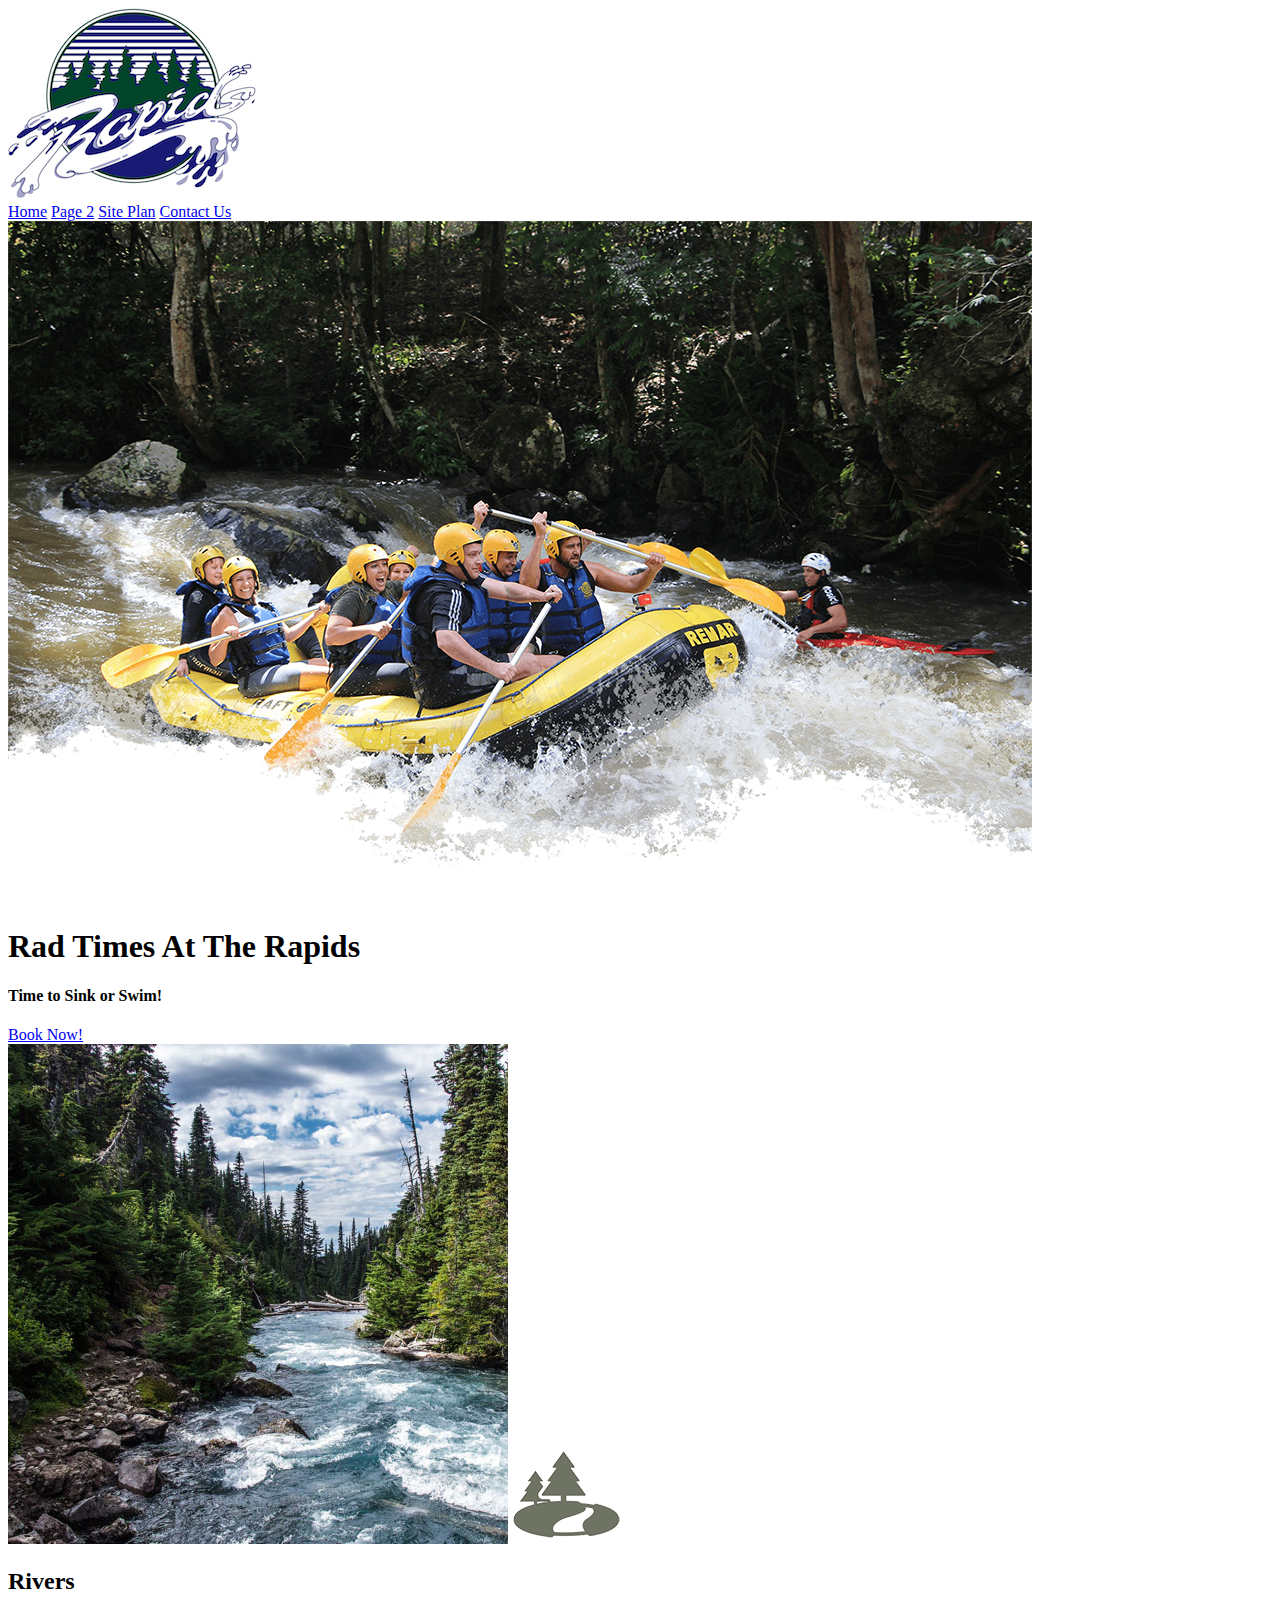
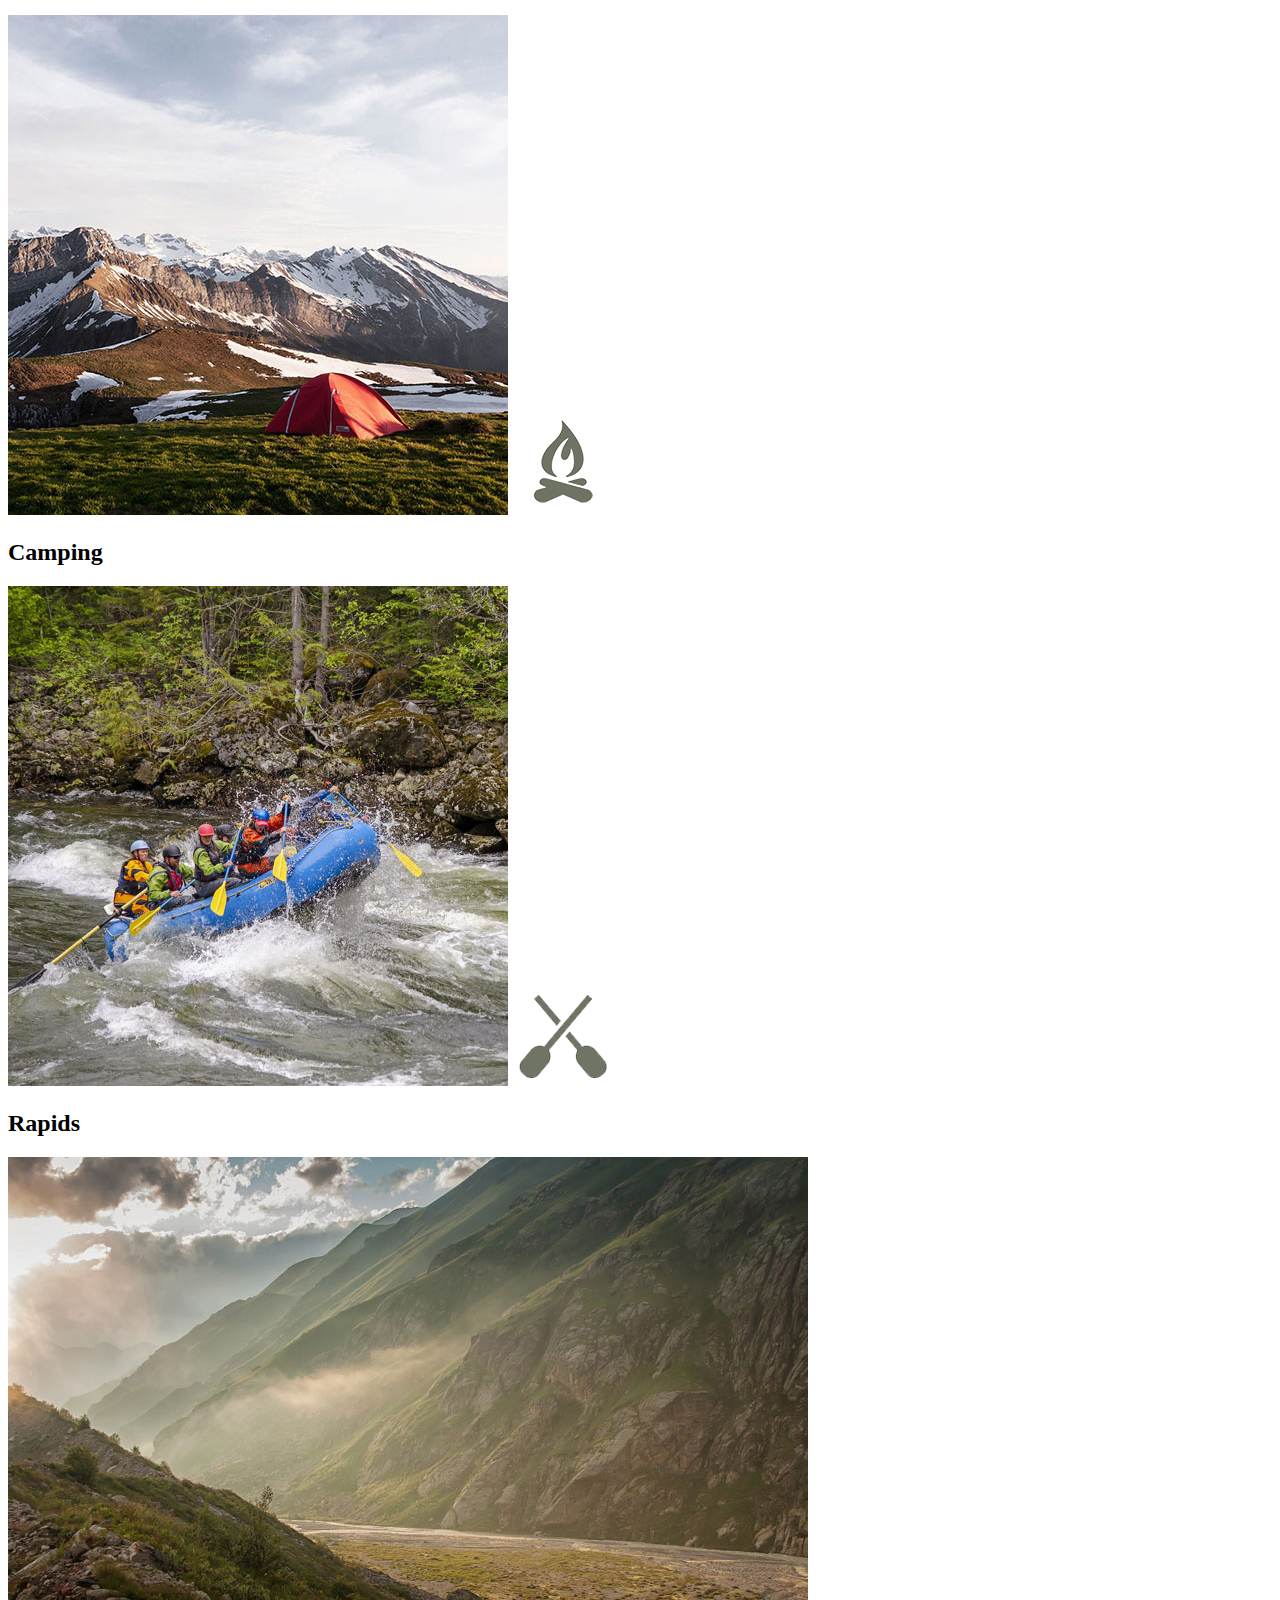
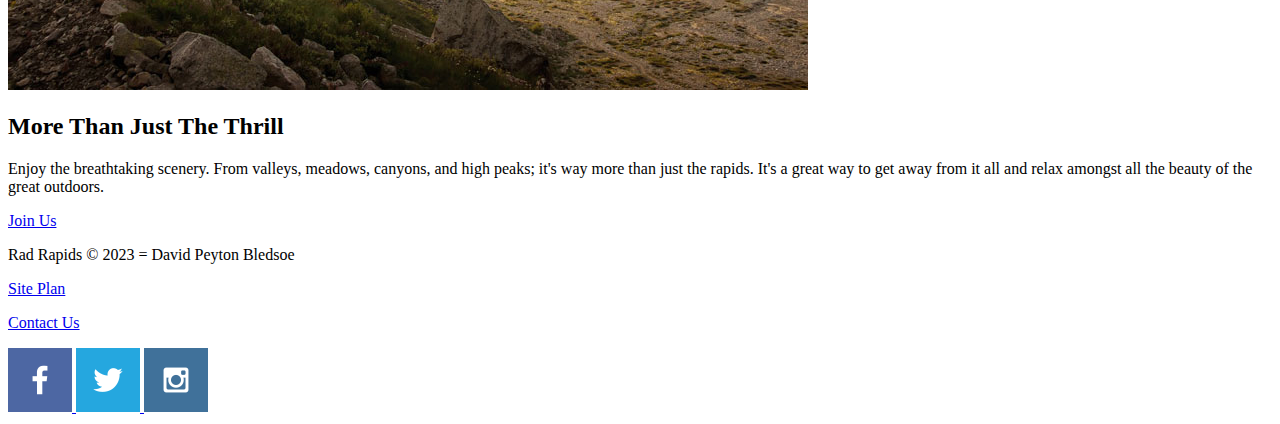
==== wwr/index.html @ 423aeaeb "Finished the html of wwr index" ====
<!DOCTYPE html>
<html lang="en">
<head>
    <meta charset="UTF-8">
    <meta name="viewport" content="width=device-width, initial-scale=1.0">
    <title>Rad Rapids | Home</title>
</head>
<body>



    <header>
        <a id="logo_link" href="index.html">
            <img class = "logo" src="images/rad_rapids_logo.jpg" alt="Rad Rapids Logo">
        </a>
        <nav>
            <a href="index.html">Home</a>
            <a href="#">Page 2</a>
            <a href="site_plan_rafting.html">Site Plan</a>
            <a href="contactus.html">Contact Us</a>
        </nav>
    </header>
    
    <div id="hero">
        <div id="hero-box">
            <img id = "hero-img" src="images/hero.png" alt="People enjoying white whater rafting">
        </div>

        <section id="hero-msg">
            <h1 class="home-title">Rad Times At The Rapids</h1>
            <h4>Time to Sink or Swim!</h4>
            <div class="button-box">
                <a class="book" href="contactus.html">Book Now!</a>
            </div>
        </section>
    </div>
    <main class="home-grid">
        <section class="rivers-card">
            <img class="card-img" src="images/rivers.jpg" alt="river in forest">
            <img class="icon" src="images/river_icon.png" alt="river icon">
            <h2>Rivers</h2>
        </section>

        <section class="camping-card">
            <img class="card-img" src="images/camping.jpg" alt="tent in the mountains">
            <img class="icon" src="images/fire_icon.png" alt="fire icon">
            <h2>Camping</h2>
        </section>

        <section class="rapids-card">
            <img class="rapids=card" src="images/rapids.jpg" alt="rafting boat">
            <img class="icon" src="images/oars.png" alt="oars icon">
            <h2>Rapids</h2>
        </section>

        <img class="mountains" src="images/mountains.jpg" alt="Misty mountains">
        <section class="msg">
            <h2>More Than Just The Thrill</h2>
            <p>Enjoy the breathtaking scenery. From valleys, meadows, canyons, and high peaks; 
            it's way more than just the rapids. It's a great way to get away from it all and
             relax amongst all the beauty of the great outdoors. </p>
            <a class='join' href="rivers.html">Join Us</a>
        </section>
    </main>

    <footer>
        <p>Rad Rapids &copy; 2023 = David Peyton Bledsoe</p>
        <p><a href="site-plan-rafting.html">Site Plan</a></p>
        <p><a href="contactus.html">Contact Us</a></p>
        <div class="social">
            <a href="https://facebook.com">
                <img src="images/facebook.png" alt="fb icon">
            </a>
            <a href="https://twitter.com">
                <img src="images/twitter.png" alt="twitter icon">
            </a>
            <a href="https://instagram.com">
                <img src="images/instagram.png" alt="instagram icon">
            </a>
        </div>
    </footer>



</body>
</html>
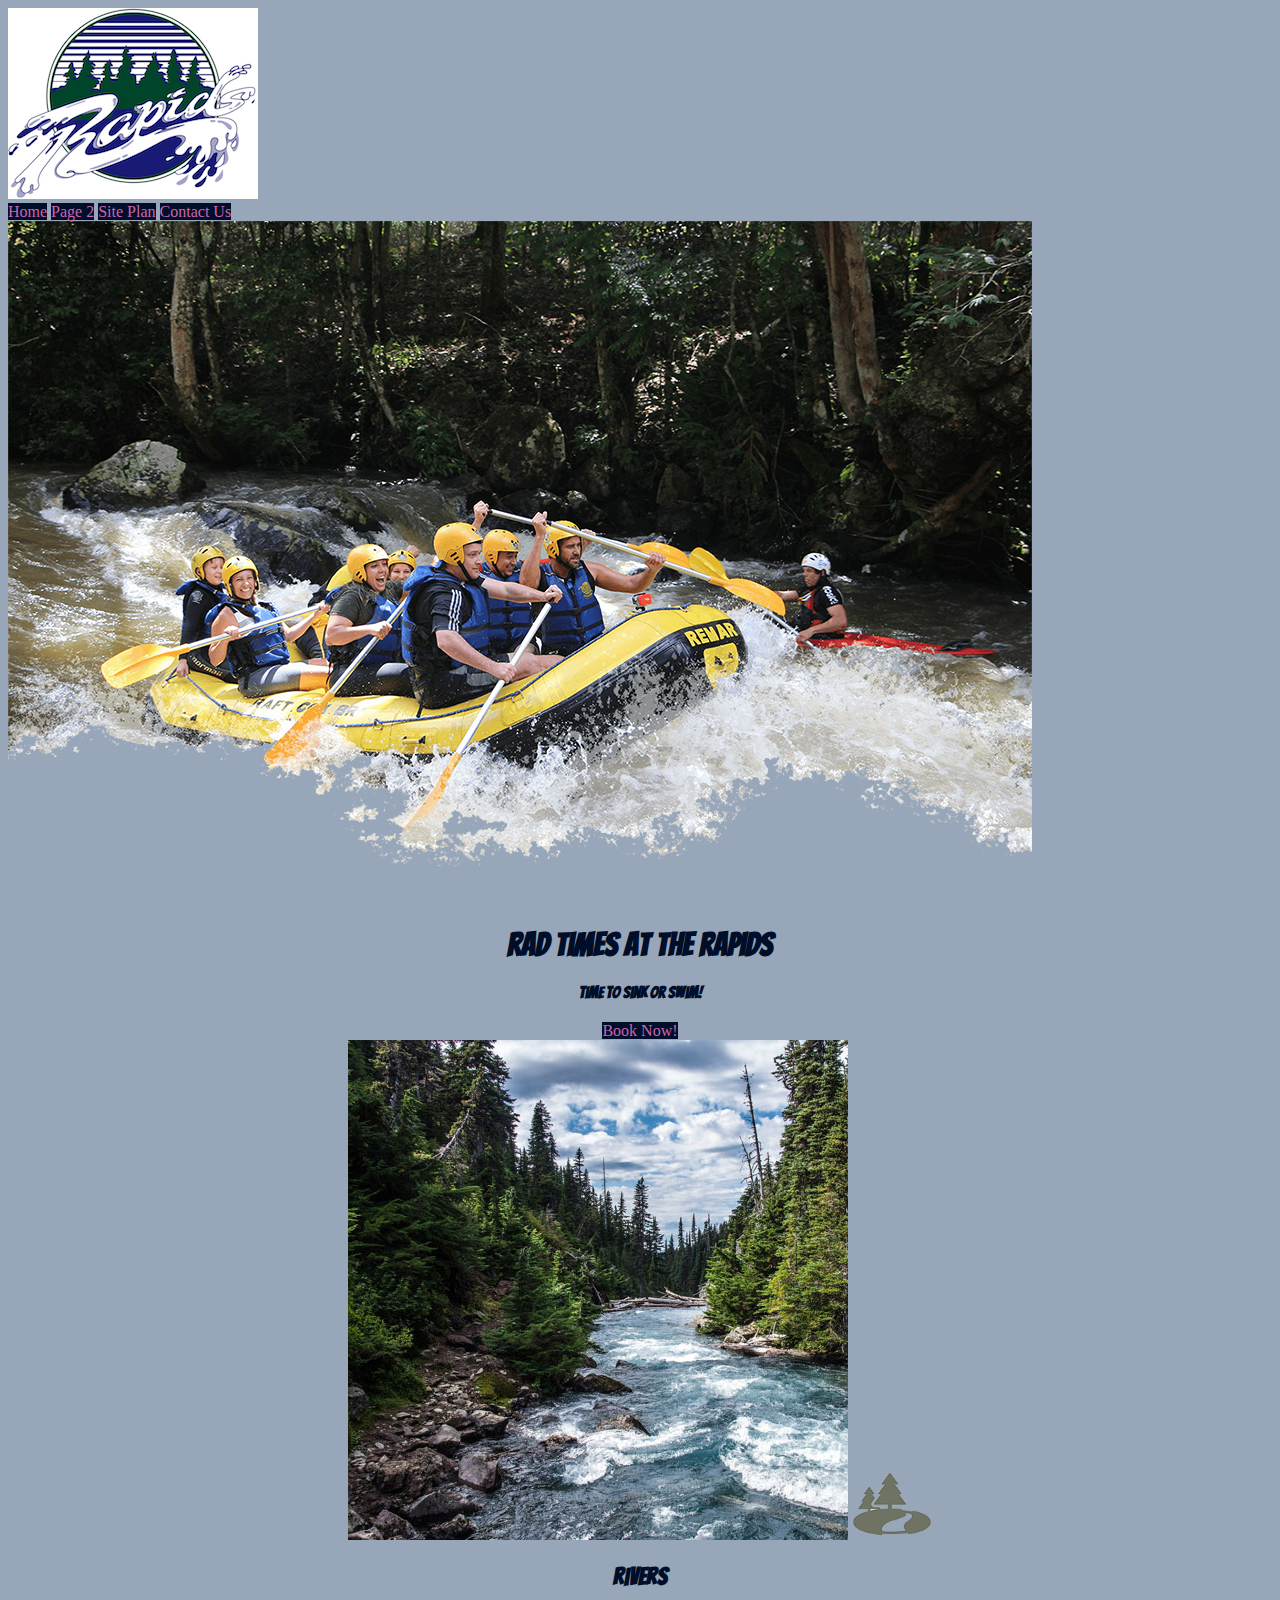
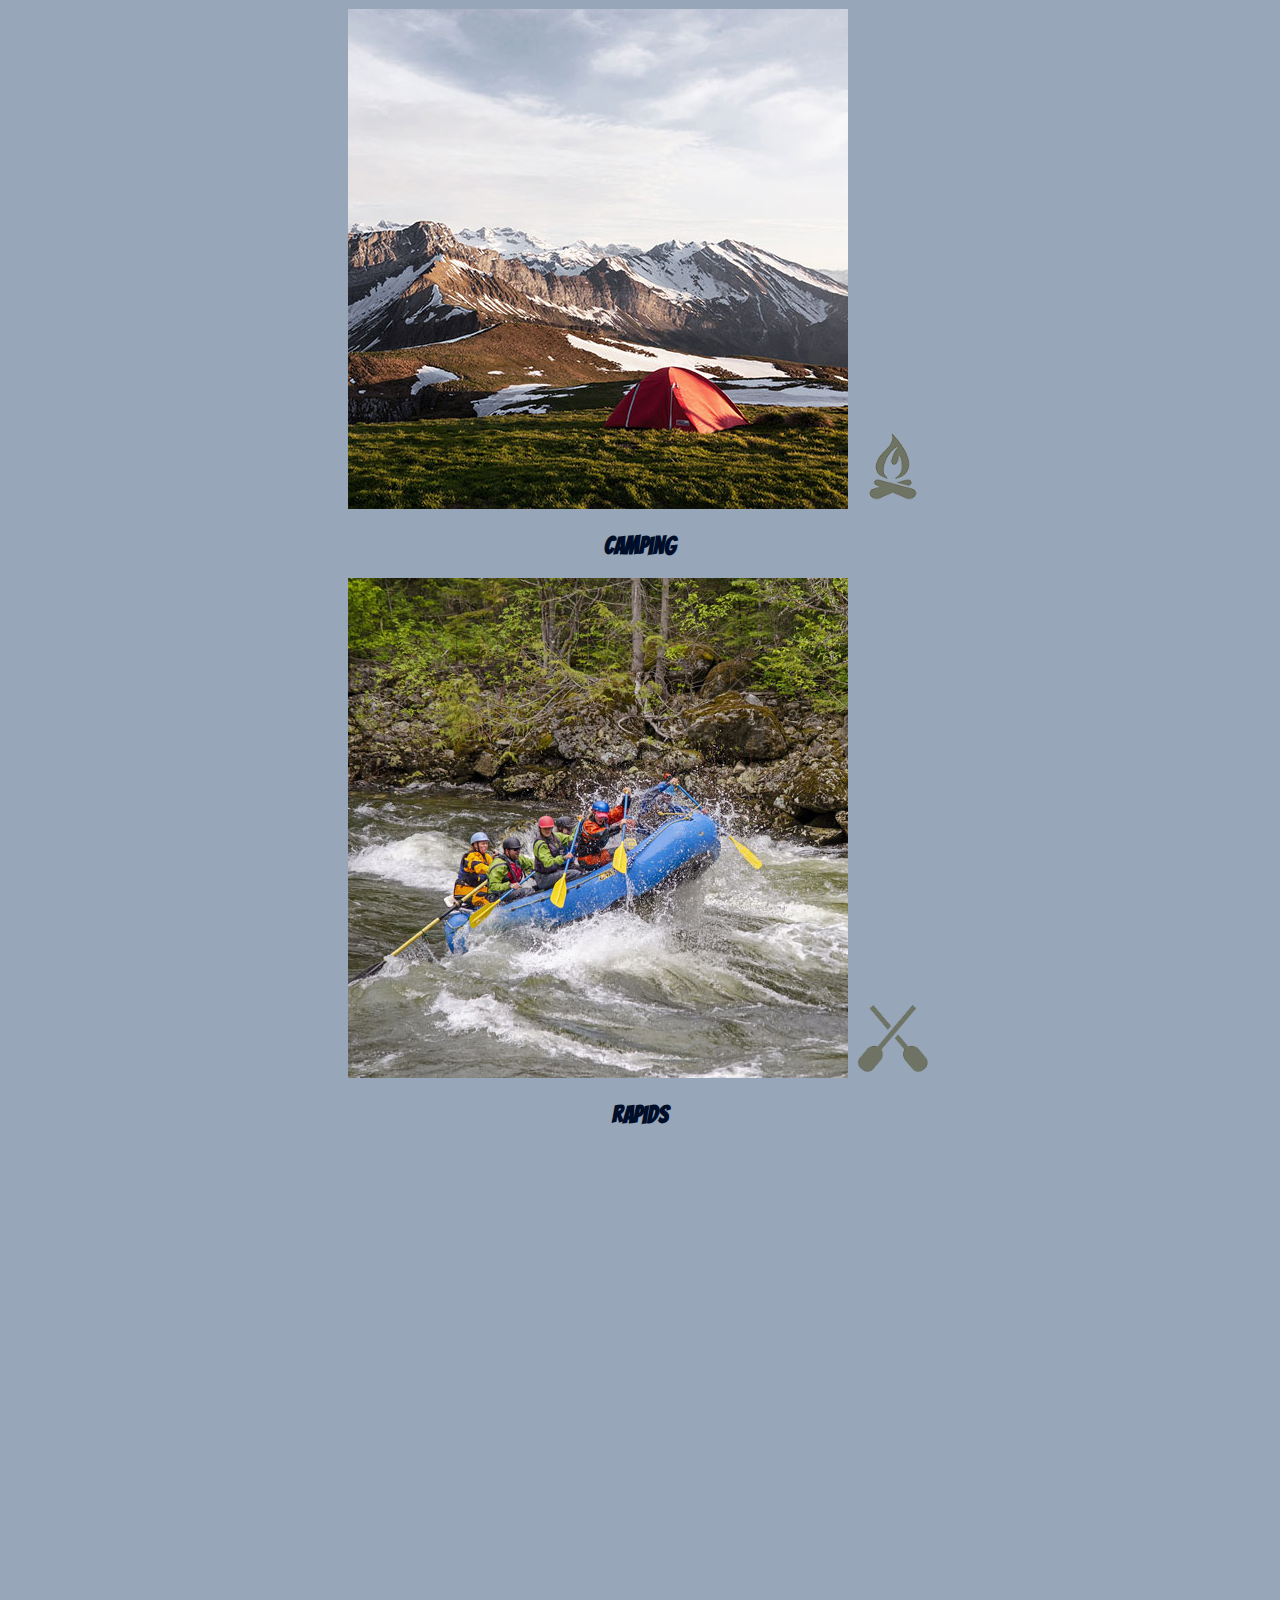
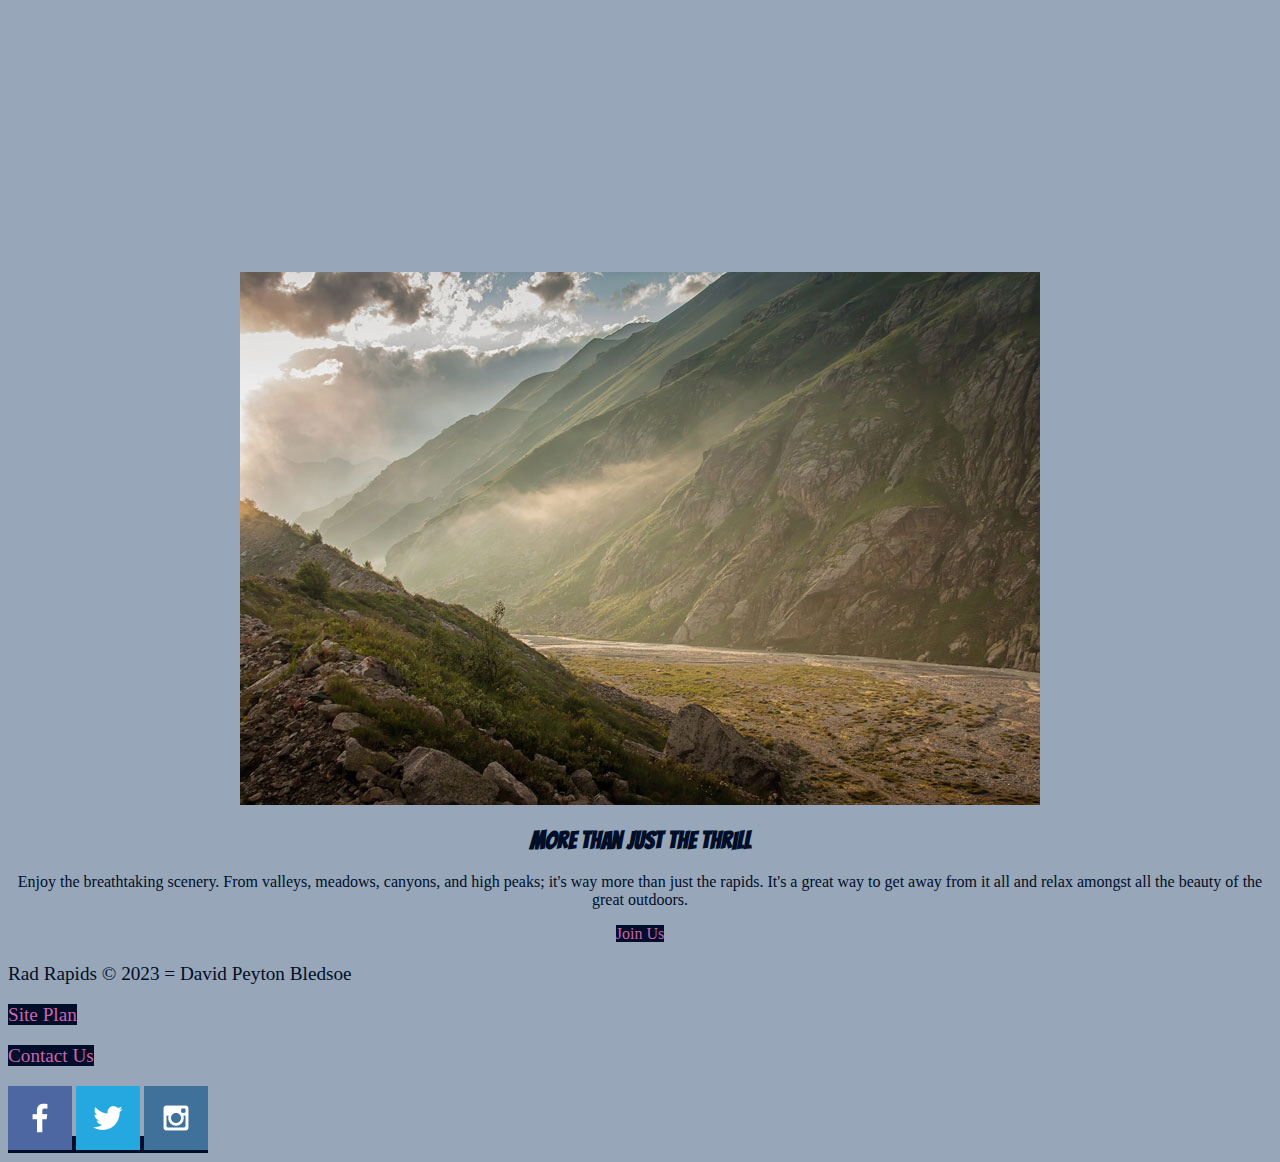
==== commit 71662780: "added css to wwr homepage" ====
--- a/wwr/index.html
+++ b/wwr/index.html
@@ -3,10 +3,11 @@
 <head>
     <meta charset="UTF-8">
     <meta name="viewport" content="width=device-width, initial-scale=1.0">
+    <link rel ="stylesheet" href="styles/style.css">
     <title>Rad Rapids | Home</title>
 </head>
 <body>
-
+    <div id="content">
 
 
     <header>
@@ -52,6 +53,8 @@
             <img class="icon" src="images/oars.png" alt="oars icon">
             <h2>Rapids</h2>
         </section>
+        
+        <div id="background"></div>
 
         <img class="mountains" src="images/mountains.jpg" alt="Misty mountains">
         <section class="msg">
@@ -68,19 +71,19 @@
         <p><a href="site-plan-rafting.html">Site Plan</a></p>
         <p><a href="contactus.html">Contact Us</a></p>
         <div class="social">
-            <a href="https://facebook.com">
+            <a href="https://facebook.com" target = "_blank">
                 <img src="images/facebook.png" alt="fb icon">
             </a>
-            <a href="https://twitter.com">
+            <a href="https://twitter.com" target = "_blank">
                 <img src="images/twitter.png" alt="twitter icon">
             </a>
-            <a href="https://instagram.com">
+            <a href="https://instagram.com" target ="_blank">
                 <img src="images/instagram.png" alt="instagram icon">
             </a>
         </div>
     </footer>
 
 
-
+    </div>
 </body>
 </html>--- a/wwr/styles/style.css
+++ b/wwr/styles/style.css
@@ -0,0 +1,108 @@
+@import url('https://fonts.googleapis.com/css2?family=IM+Fell+French+Canon&family=Bangers&family=Lato:ital,wght@0,400;0,700;1,400&display=swap');
+
+#content {
+    max-width: 1600px;
+    margin: 0 auto;
+
+}
+
+body {
+    background-color: #97A6B8;
+    color: #000E29;
+}
+
+header {
+    background-color: #97A6B8;
+}
+
+nav a {
+    text-align: center;
+    background-color: #000E29;
+    color: #ce64b0;
+    text-decoration: none;
+}
+
+nav a:hover {
+    background-color: #396E94;
+    color: white;
+}
+
+.home-title {
+    color:#000E29;
+}
+
+h1, h2, h3, h4, h5, h6 {
+    font-family: Bangers;
+}
+
+h4 {
+    color: #000E29;
+}
+
+.book, .join {
+    background-color: #000E29;
+    color: #ce64b0;
+    text-decoration: none;
+}
+
+.book:hover, .join:hover {
+    background-color: #396E94;
+    color: white;
+}
+
+#hero-msg h1, #hero-msg h4 {
+    text-align: center;
+}
+
+.icon {
+    width: 80px;
+}
+
+.button-box{
+    text-align: center;
+}
+
+main {
+    text-align: center;
+}
+
+#background {
+    height: 725px;
+    background-color: #97A6B8;
+}
+
+.msg{
+    background-color: #97A6B8;
+}
+
+.msg h2 {
+    color: #000E29;
+}
+
+.msg p {
+    color: #000E29;
+}
+
+footer{
+    background-color: #97A6B8;
+    color: #000E29;
+}
+
+footer a {
+    color: #ce64b0;
+    background-color: #000E29;
+    text-decoration: none;
+}
+
+footer a:hover {
+    color: white;
+    background-color: #396E94;
+}
+
+footer p {
+    font-size: 1.2em;
+}
+
+footer p a:hover{
+    text-decoration: underline;
+}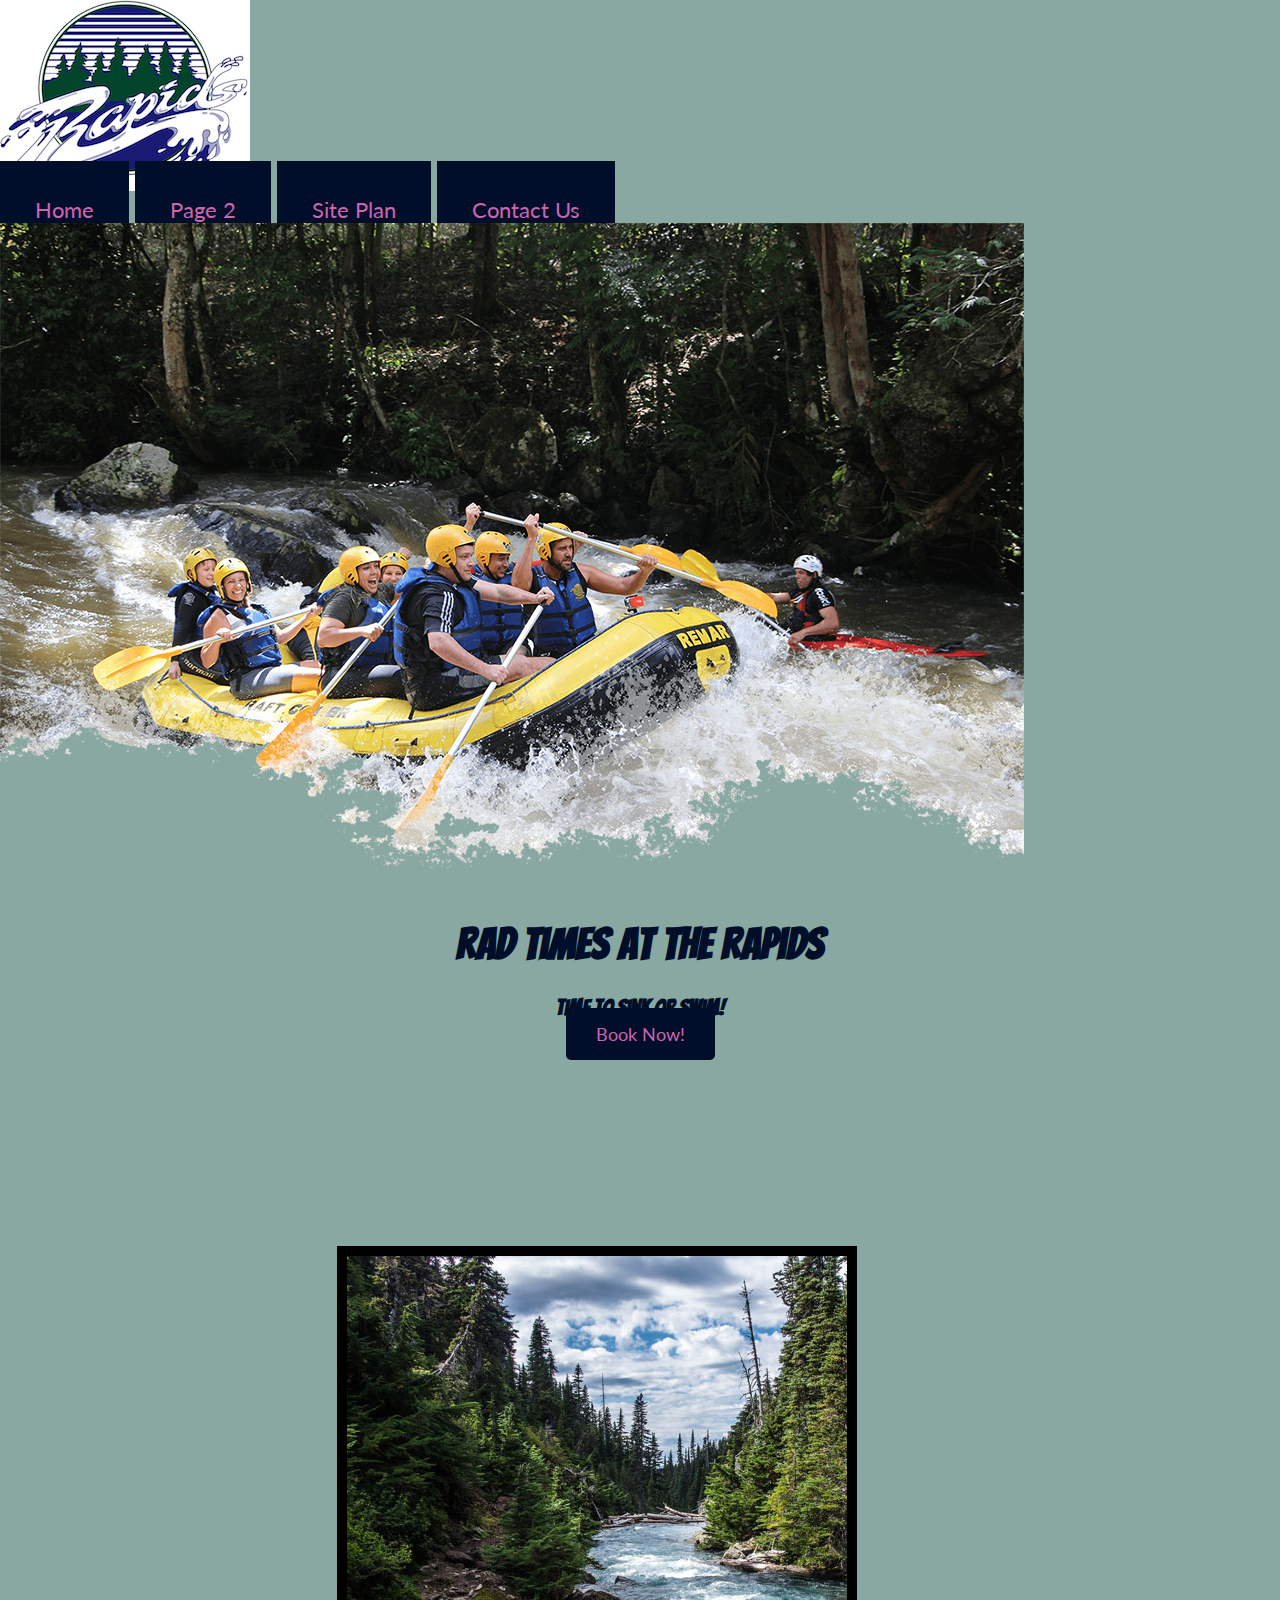
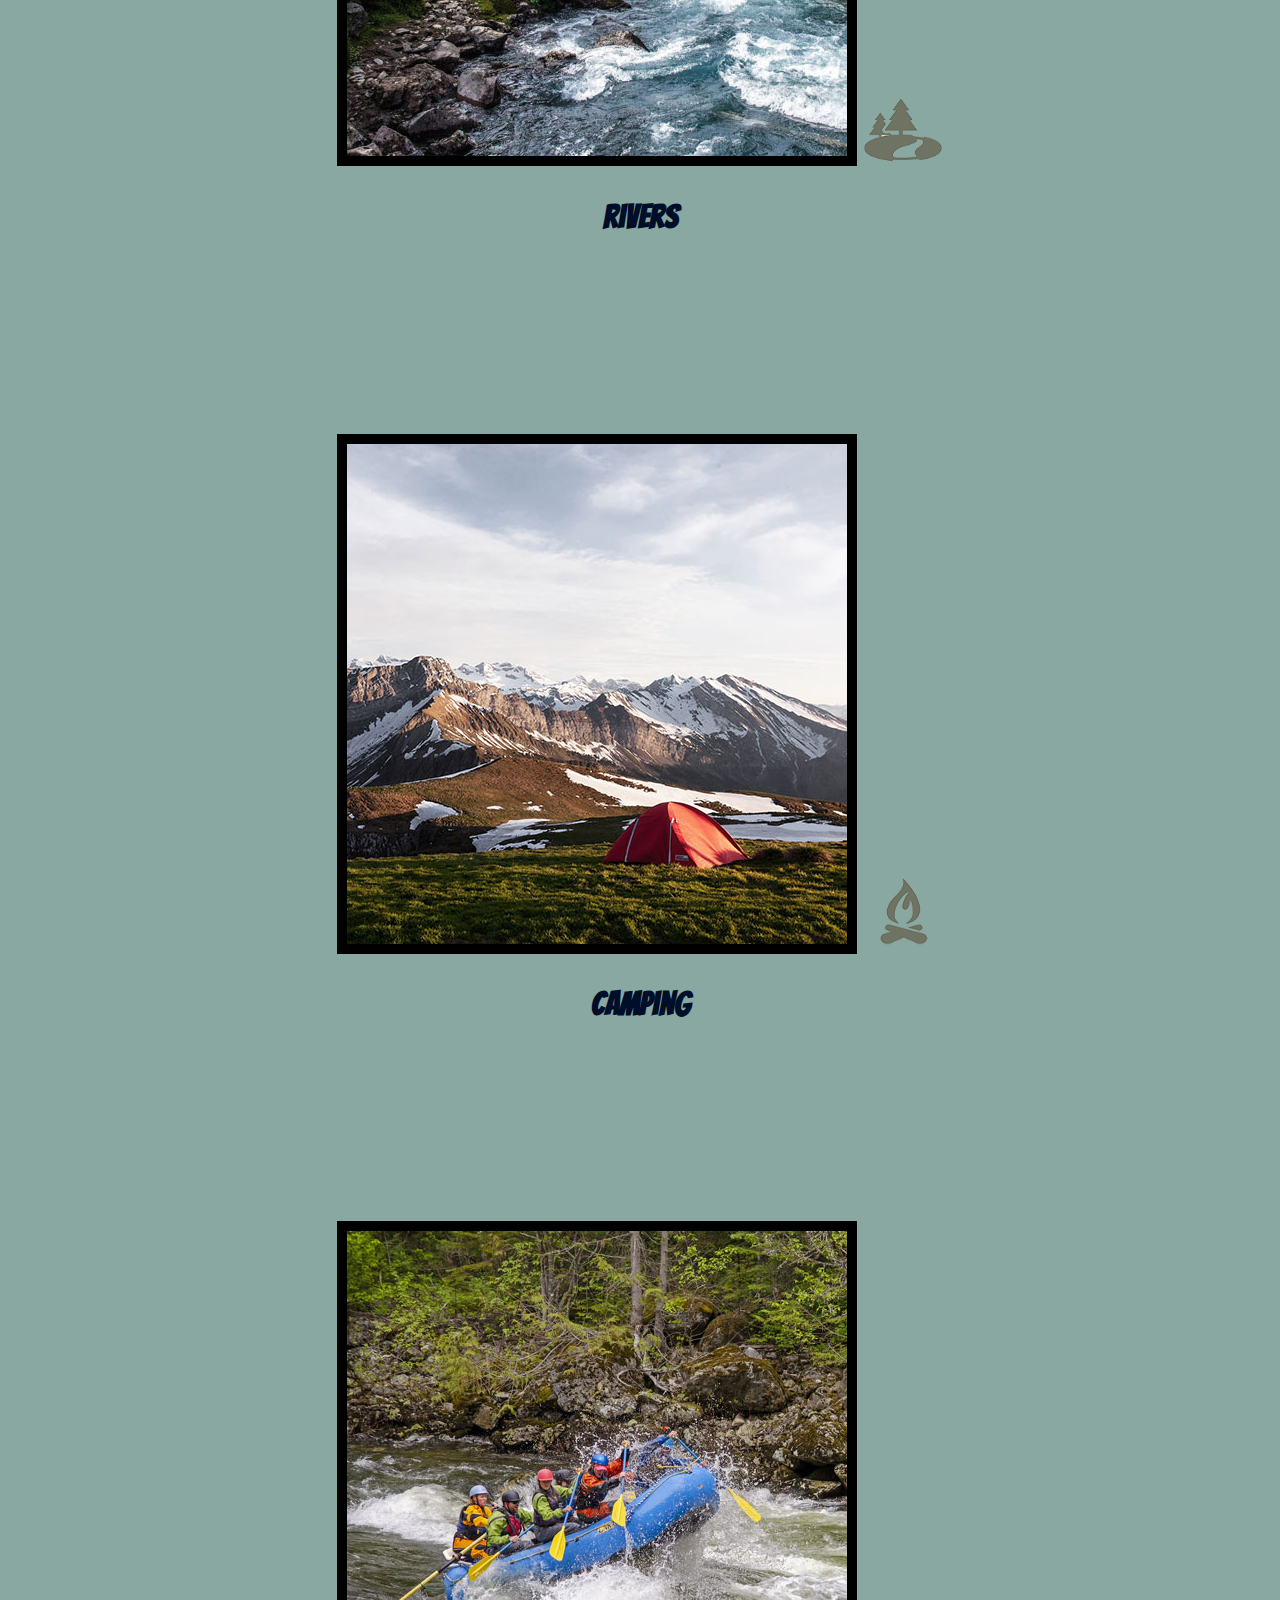
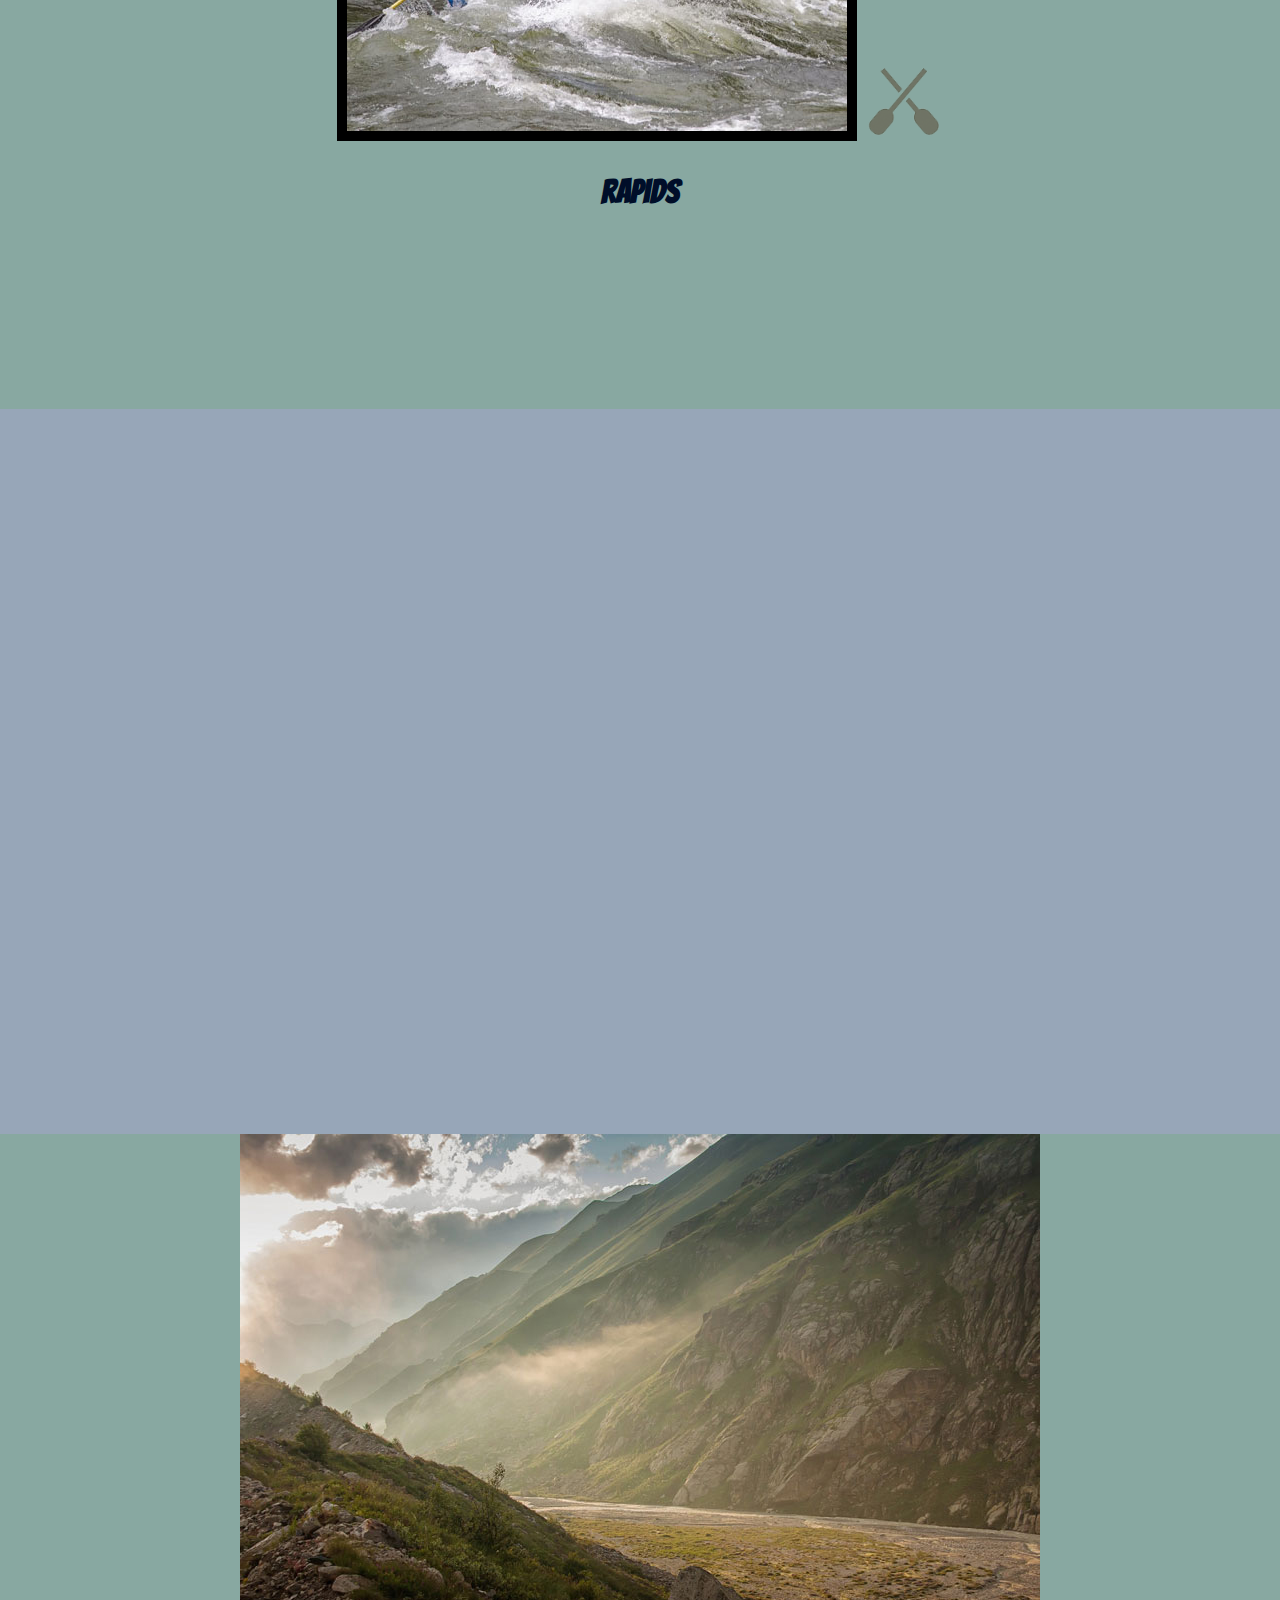
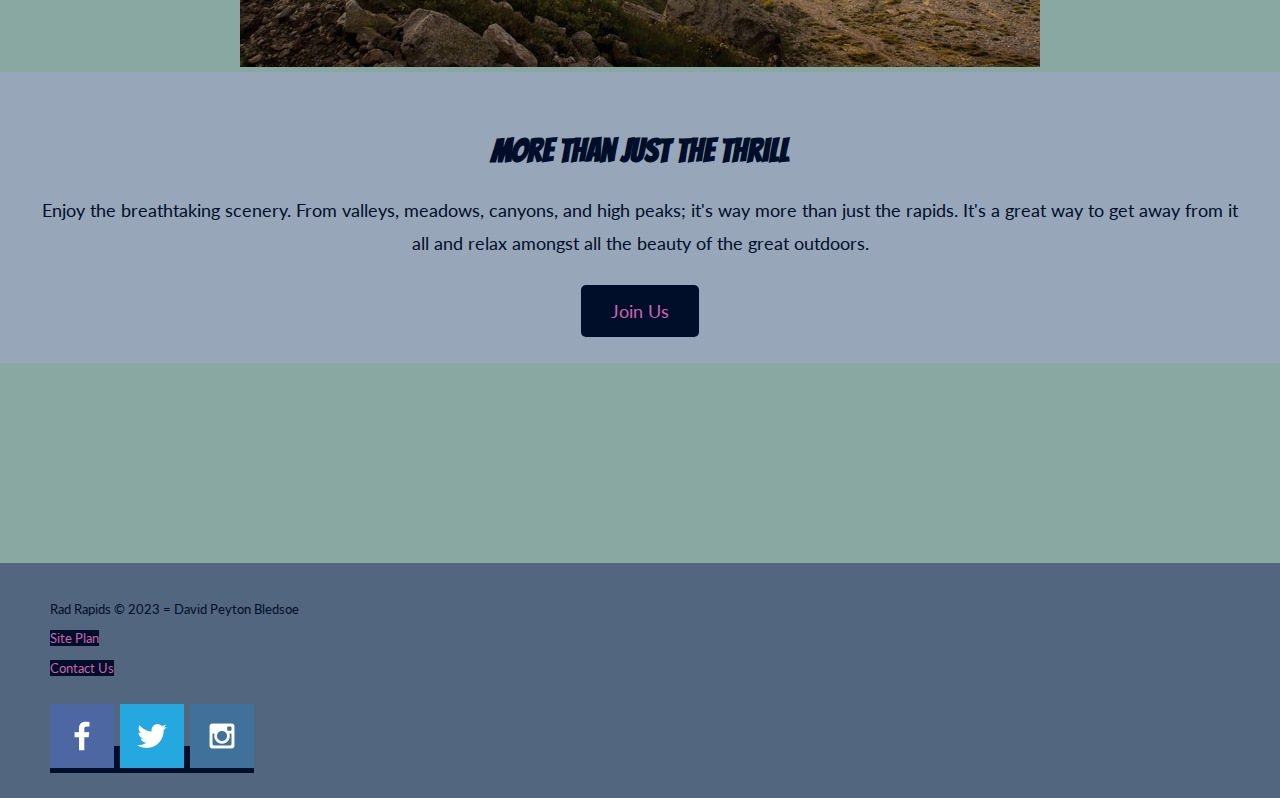
==== commit 0a0da381: "More CSS with Spacing" ====
--- a/wwr/index.html
+++ b/wwr/index.html
@@ -49,7 +49,7 @@
         </section>
 
         <section class="rapids-card">
-            <img class="rapids=card" src="images/rapids.jpg" alt="rafting boat">
+            <img class="card-img" src="images/rapids.jpg" alt="rafting boat">
             <img class="icon" src="images/oars.png" alt="oars icon">
             <h2>Rapids</h2>
         </section>
--- a/wwr/styles/style.css
+++ b/wwr/styles/style.css
@@ -7,12 +7,20 @@
 }
 
 body {
-    background-color: #97A6B8;
+    background-color: #88a8a1;
     color: #000E29;
+    font-family: Lato, Helvetica, sans-serif;
+    font-size: 22px;
+    margin: 0;
+    padding: 0;
 }
 
 header {
-    background-color: #97A6B8;
+    background-color: #88a8a1;
+}
+
+#logo_link {
+    padding-top: 5px;
 }
 
 nav a {
@@ -20,6 +28,7 @@
     background-color: #000E29;
     color: #ce64b0;
     text-decoration: none;
+    padding: 35px;
 }
 
 nav a:hover {
@@ -29,20 +38,28 @@
 
 .home-title {
     color:#000E29;
+    font-family: Bangers;
+    font-size: 2em;
+    margin-top: 10px;
 }
 
-h1, h2, h3, h4, h5, h6 {
-    font-family: Bangers;
+h2, h4 {
+    font-family: Bangers, 'Times New Roman', Times, serif;
 }
 
 h4 {
     color: #000E29;
+    margin: 0;
 }
 
 .book, .join {
     background-color: #000E29;
     color: #ce64b0;
     text-decoration: none;
+    font-size: 18px;
+    padding: 15px 30px;
+    margin-top: 50px;
+    border-radius: 5px;
 }
 
 .book:hover, .join:hover {
@@ -55,6 +72,7 @@
 }
 
 .icon {
+    padding-top: 10px;
     width: 80px;
 }
 
@@ -66,26 +84,45 @@
     text-align: center;
 }
 
+main section img {
+    box-sizing: border-box;
+}
+
 #background {
     height: 725px;
     background-color: #97A6B8;
 }
 
+.rivers-card, .camping-card, .rapids-card {
+    margin: 200px 0;
+}
+
+.card-img {
+    border: 10px solid black;
+}
+
 .msg{
     background-color: #97A6B8;
+    line-height: 1.5em;
+    padding: 35px;
 }
 
 .msg h2 {
     color: #000E29;
+    font-family: Bangers;
 }
 
 .msg p {
     color: #000E29;
+    font-size: 0.8em;
+    padding-bottom: 15px;
 }
 
 footer{
-    background-color: #97A6B8;
+    background-color: #52667f;
     color: #000E29;
+    padding: 25px 50px;
+    margin-top: 200px;
 }
 
 footer a {
@@ -100,9 +137,13 @@
 }
 
 footer p {
-    font-size: 1.2em;
+    font-size: 0.6em;
 }
 
 footer p a:hover{
     text-decoration: underline;
+}
+
+footer .social img {
+    padding-top: 15px;
 }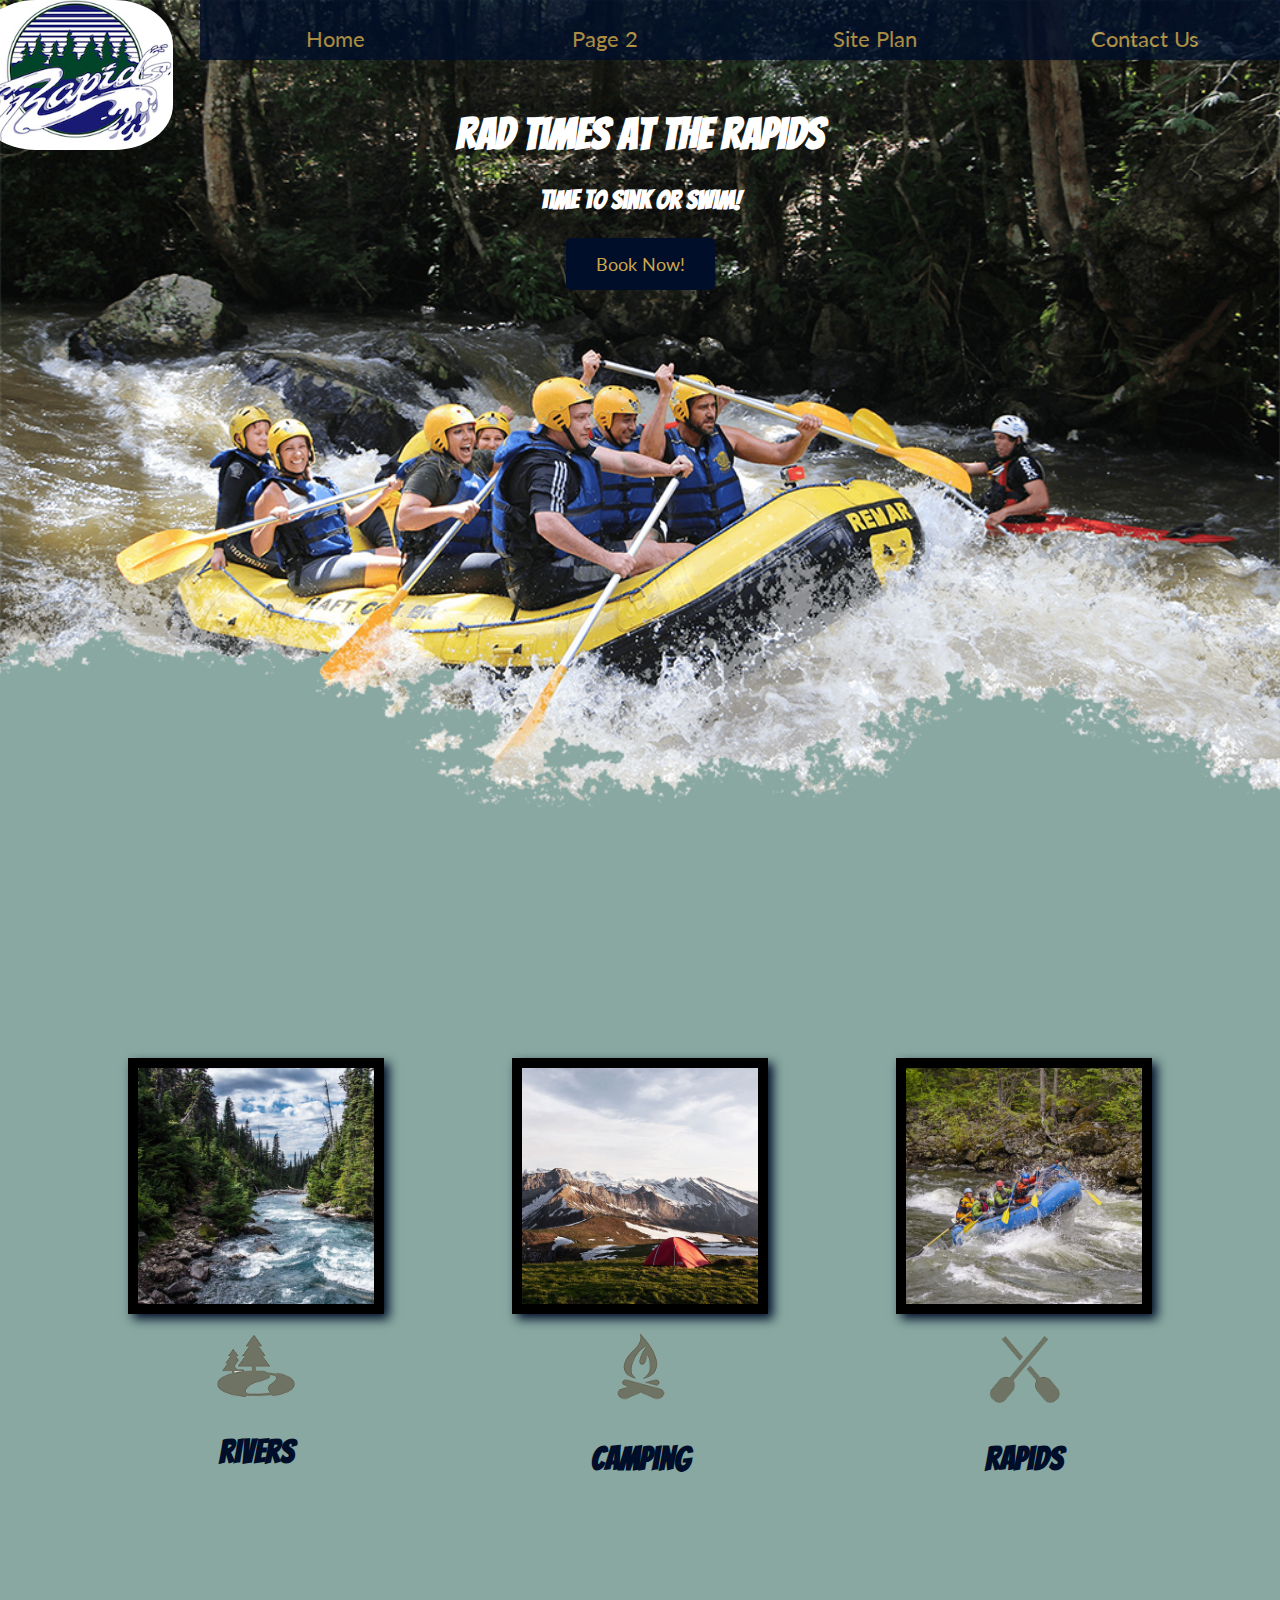
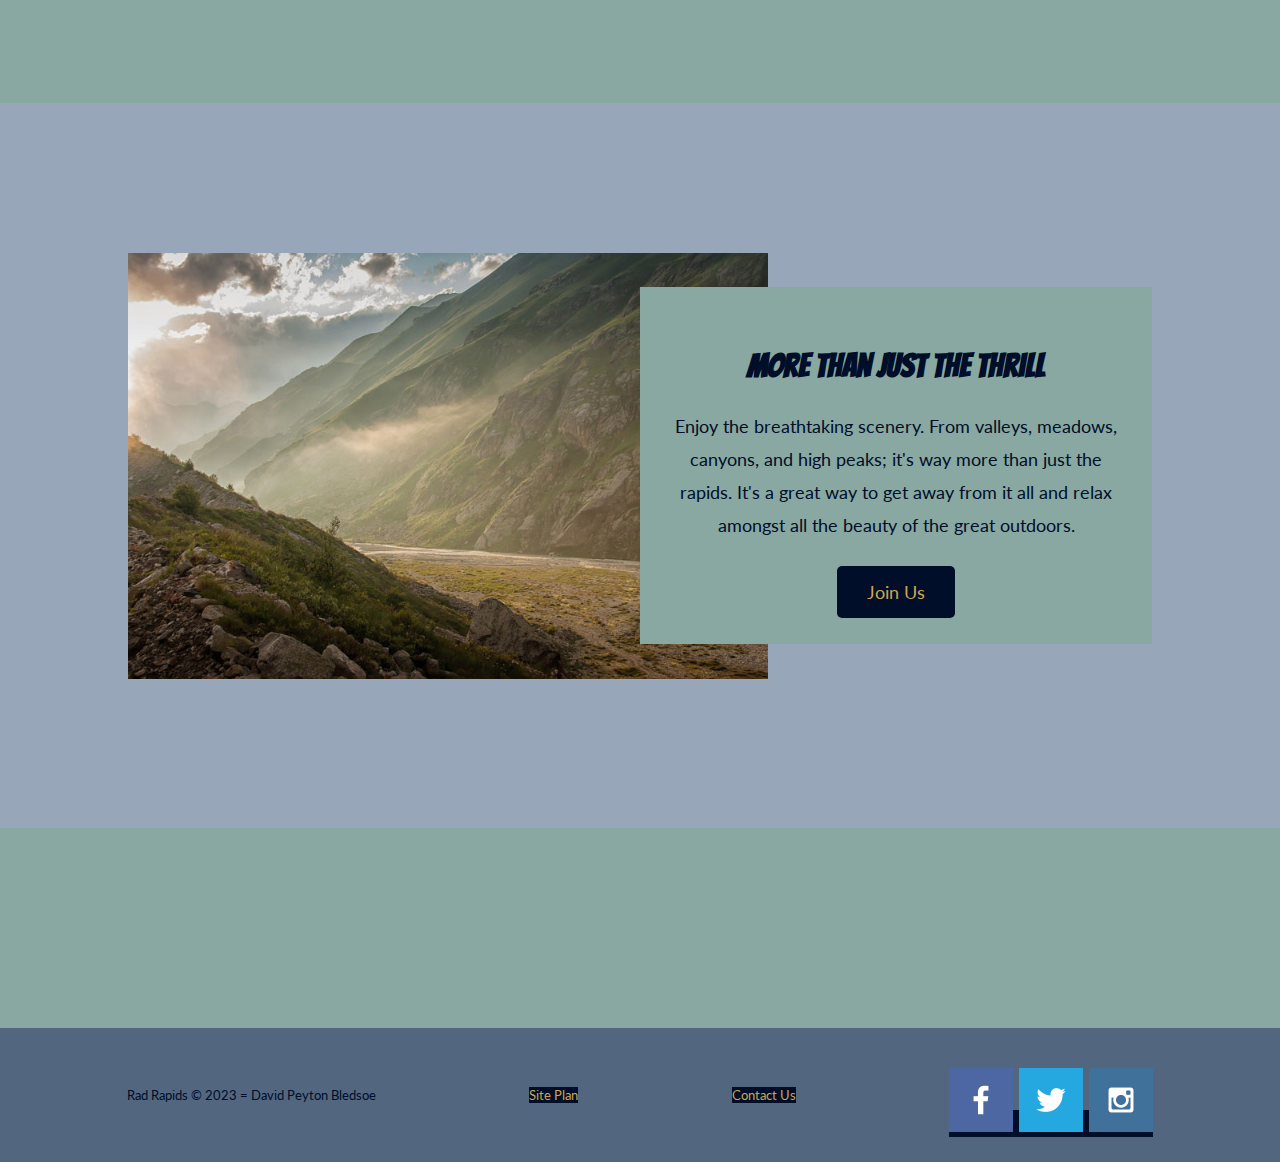
==== commit c2f29dab: "home page finishing touches" ====
--- a/wwr/index.html
+++ b/wwr/index.html
@@ -16,7 +16,7 @@
         </a>
         <nav>
             <a href="index.html">Home</a>
-            <a href="#">Page 2</a>
+            <a href="#">Page 2</a> 
             <a href="site_plan_rafting.html">Site Plan</a>
             <a href="contactus.html">Contact Us</a>
         </nav>
@@ -29,7 +29,7 @@
 
         <section id="hero-msg">
             <h1 class="home-title">Rad Times At The Rapids</h1>
-            <h4>Time to Sink or Swim!</h4>
+            <h3>Time to Sink or Swim!</h3>
             <div class="button-box">
                 <a class="book" href="contactus.html">Book Now!</a>
             </div>
--- a/wwr/styles/style.css
+++ b/wwr/styles/style.css
@@ -16,19 +16,50 @@
 }
 
 header {
+    display: grid;
+    grid-template-columns: 150px auto;
+    grid-template-rows: 150px;
     background-color: #88a8a1;
+    height: 0em;
+    margin-bottom: 0;
+}
+
+header nav {
+    opacity: .8;
+    margin-left: 50px;
+}
+
+.logo {
+    height: 150px;
+    justify-self: center;
+    align-self: center;
+    border-radius: 30%;
+    width: auto;
 }
 
 #logo_link {
-    padding-top: 5px;
+    padding-top: -5px;
+    justify-self: center;
+    align-self: center;
+    height: 150px;
+    border-radius: 30%;
+    width: auto;
+}
+
+nav {
+    display: flex;
+    justify-content: space-around;
 }
 
 nav a {
     text-align: center;
+    justify-self: center;
     background-color: #000E29;
-    color: #ce64b0;
+    color: #cda64c;
     text-decoration: none;
-    padding: 35px;
+    padding: 25px;
+    width: 100%;
+    height: 10px;
 }
 
 nav a:hover {
@@ -43,22 +74,21 @@
     margin-top: 10px;
 }
 
-h2, h4 {
+h2, h3 {
     font-family: Bangers, 'Times New Roman', Times, serif;
 }
 
-h4 {
+h3{
     color: #000E29;
     margin: 0;
 }
 
 .book, .join {
     background-color: #000E29;
-    color: #ce64b0;
+    color: #cda64c;
     text-decoration: none;
     font-size: 18px;
     padding: 15px 30px;
-    margin-top: 50px;
     border-radius: 5px;
 }
 
@@ -67,8 +97,33 @@
     color: white;
 }
 
-#hero-msg h1, #hero-msg h4 {
-    text-align: center;
+#hero {
+    display: grid;
+    grid-template-columns: 1fr 3fr 1fr;
+    margin-top: -100px;
+    margin: 0  auto;
+}
+
+#hero-img {
+    margin: 0 auto;
+    width: 100%;
+}
+
+#hero-box {
+    grid-column: 1/4;
+    grid-row: 1/3;
+    z-index: -1;
+}
+
+#hero-msg {
+    grid-column: 2/3;
+    grid-row: 1/2;
+    margin-top: 100px;
+}
+
+#hero-msg h1, #hero-msg h3 {
+    text-align: center;
+    color: white;
 }
 
 .icon {
@@ -78,10 +133,13 @@
 
 .button-box{
     text-align: center;
+    margin-top: 35px;
 }
 
 main {
     text-align: center;
+    display: grid;
+    grid-template-columns: repeat(10, 1fr);
 }
 
 main section img {
@@ -91,6 +149,8 @@
 #background {
     height: 725px;
     background-color: #97A6B8;
+    grid-column: 1/11;
+    grid-row: 4/9;
 }
 
 .rivers-card, .camping-card, .rapids-card {
@@ -99,12 +159,45 @@
 
 .card-img {
     border: 10px solid black;
+    transition: transform .5s;
+    box-shadow: 5px 5px 10px #000E29;
+}
+
+.card-img:hover {
+    opacity: .7;
+    transform: scale(1.1);
+}
+
+.rivers-card {
+    grid-column: 2/4;
+    grid-row: 2/3;
+}
+
+.camping-card {
+    grid-column: 5/7;
+    grid-row: 2/3;
+}
+
+.rapids-card {
+    grid-column: 8/10;
+    grid-row: 2/3;
+}
+
+.card-img, .mountains {
+    width: 100%;
+}
+
+.mountains {
+    grid-column: 2/7;
+    grid-row: 5/8;
 }
 
 .msg{
-    background-color: #97A6B8;
+    background-color: #88a8a1;
     line-height: 1.5em;
     padding: 35px;
+    grid-column: 6/10;
+    grid-row: 6/7;
 }
 
 .msg h2 {
@@ -123,10 +216,13 @@
     color: #000E29;
     padding: 25px 50px;
     margin-top: 200px;
+    display: flex;
+    justify-content: space-around;
+    align-items: center;
 }
 
 footer a {
-    color: #ce64b0;
+    color: #cda64c;
     background-color: #000E29;
     text-decoration: none;
 }
@@ -146,4 +242,48 @@
 
 footer .social img {
     padding-top: 15px;
+}
+
+@media screen and (max-width: 900px) {
+    #hero, .home-grid {
+        display: block;
+        height: auto;
+    }
+    nav, footer {
+        flex-direction: column;
+    }
+    nav a {
+        display: block;
+        padding: 15px;
+    }
+    #hero {
+        margin-top: 0;
+    }
+    #hero-msg {
+        margin-top: 0;
+    }
+    #hero-msg h4 {
+        display: none;
+    }
+    #hero-msg h1 {
+        color: #6f7364;
+    }
+    .home-title {
+        font-size: 25px;
+    }
+    .rivers-card, .camping-card, .rapids-card { 
+        margin: 50px auto;
+        width: 60%;
+    }
+    #background {
+        display: none;
+    }
+    .mountains, .msg {
+        width: 80%;
+        display: block;
+        margin: 0 auto;
+    }
+    footer {
+        margin-top: 25px;
+    }
 }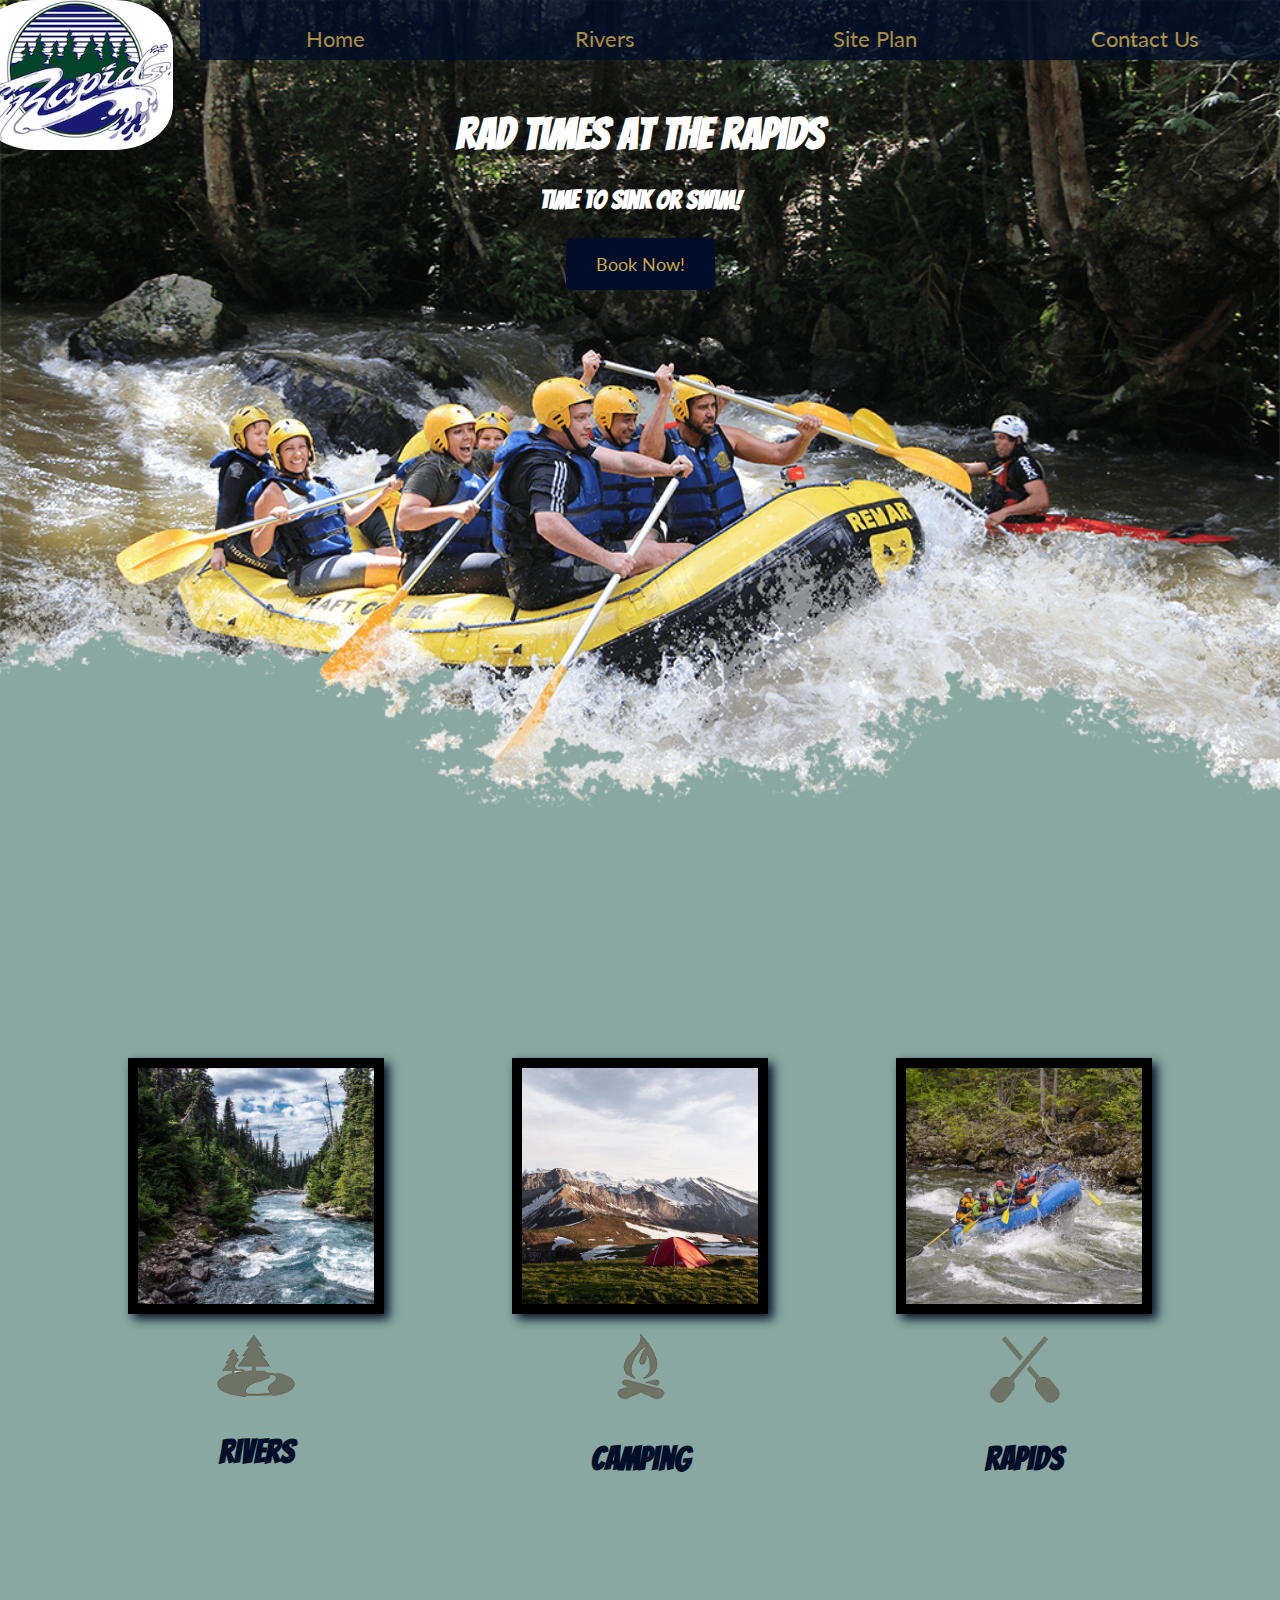
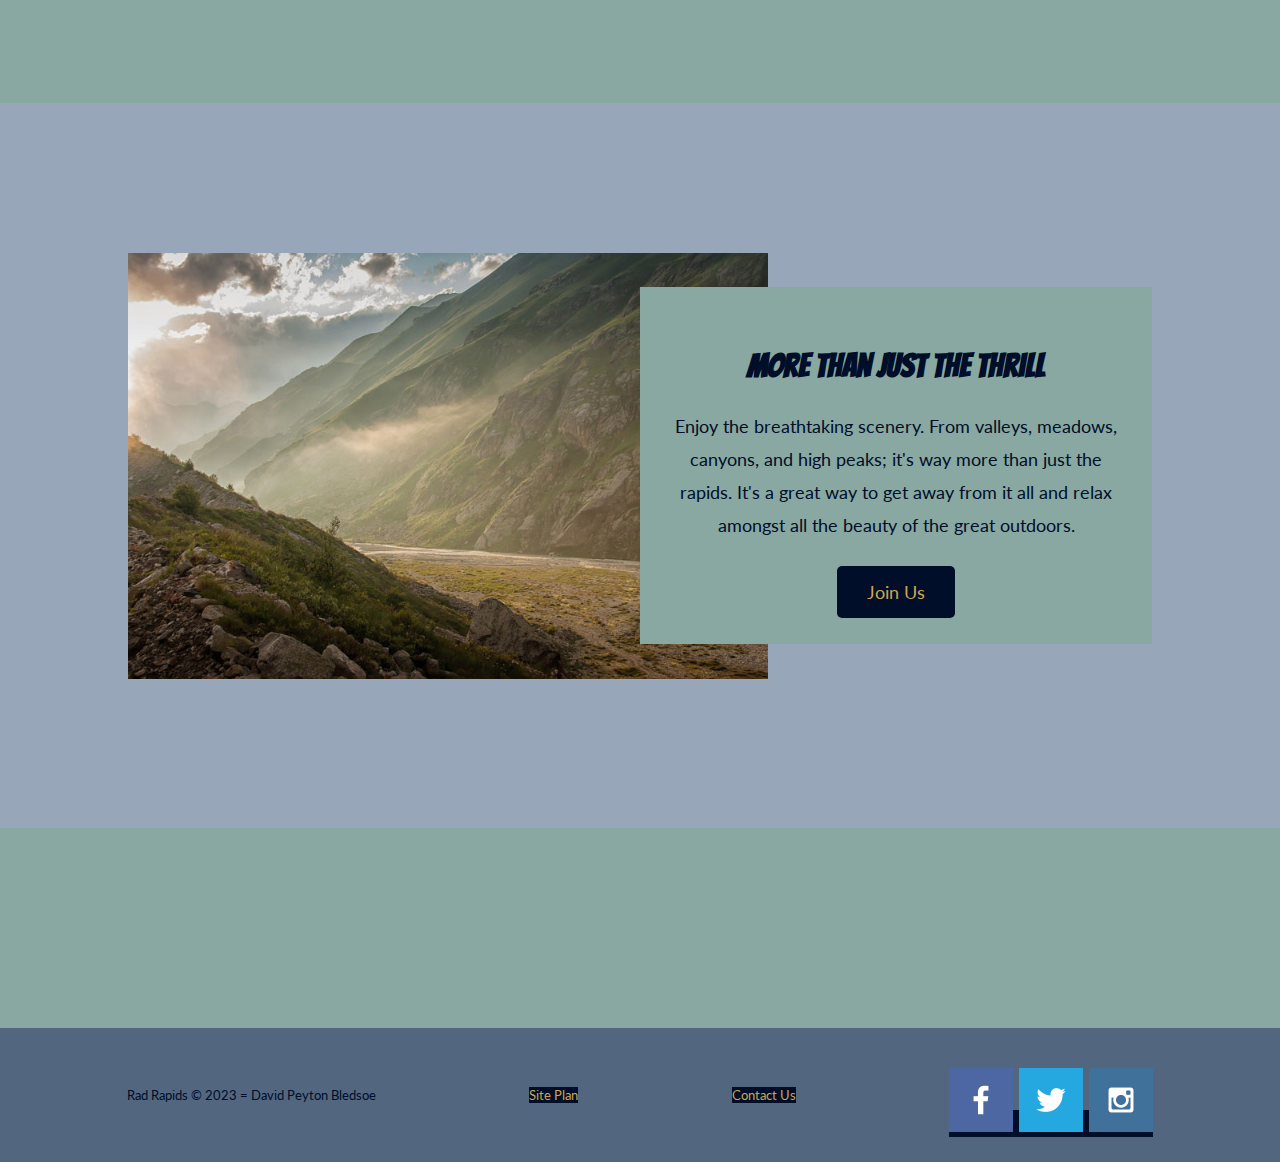
==== commit 4d5a5717: "pg 2 site plan" ====
--- a/wwr/index.html
+++ b/wwr/index.html
@@ -16,7 +16,7 @@
         </a>
         <nav>
             <a href="index.html">Home</a>
-            <a href="#">Page 2</a> 
+            <a href="rivers.html">Rivers</a> 
             <a href="site_plan_rafting.html">Site Plan</a>
             <a href="contactus.html">Contact Us</a>
         </nav>
--- a/wwr/styles/style.css
+++ b/wwr/styles/style.css
@@ -38,7 +38,6 @@
 }
 
 #logo_link {
-    padding-top: -5px;
     justify-self: center;
     align-self: center;
     height: 150px;
